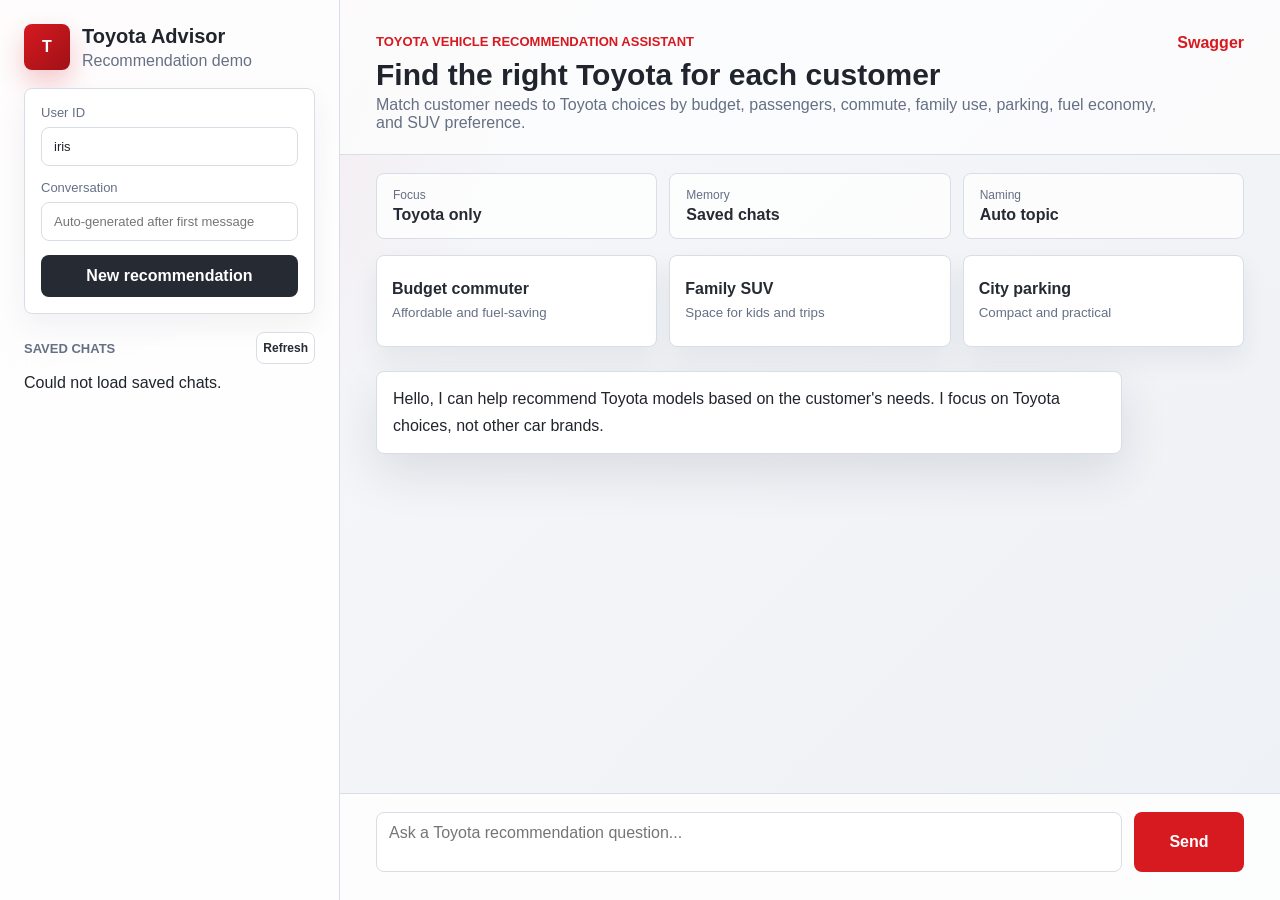
==== APITest/wwwroot/index.html @ 13eb4747 "Build Toyota Advisor demo frontend" ====
<!doctype html>
<html lang="en">
<head>
  <meta charset="utf-8">
  <meta name="viewport" content="width=device-width, initial-scale=1">
  <title>Toyota Advisor Demo</title>
  <link rel="stylesheet" href="styles.css">
</head>
<body>
  <main class="app-shell">
    <aside class="sidebar">
      <div class="brand">
        <span class="brand-mark">T</span>
        <div>
          <h1>Toyota Advisor</h1>
          <p>Recommendation demo</p>
        </div>
      </div>

      <div class="sidebar-card">
        <label class="field">
          <span>User ID</span>
          <input id="userId" value="iris" autocomplete="off">
        </label>

        <label class="field">
          <span>Conversation</span>
          <input id="conversationName" placeholder="Auto-generated after first message" autocomplete="off">
        </label>

        <button id="newChatButton" class="secondary-button" type="button">New recommendation</button>
      </div>

      <section class="conversation-panel">
        <div class="panel-title">
          <span>Saved chats</span>
          <button id="refreshButton" class="icon-button" type="button" title="Refresh">Refresh</button>
        </div>
        <div id="conversationList" class="conversation-list"></div>
      </section>
    </aside>

    <section class="chat-panel">
      <header class="chat-header">
        <div>
          <div class="eyebrow">Toyota vehicle recommendation assistant</div>
          <h2>Find the right Toyota for each customer</h2>
          <p>Match customer needs to Toyota choices by budget, passengers, commute, family use, parking, fuel economy, and SUV preference.</p>
        </div>
        <a class="swagger-link" href="/swagger" target="_blank" rel="noreferrer">Swagger</a>
      </header>

      <section class="stats-strip" aria-label="Demo highlights">
        <div>
          <span>Focus</span>
          <strong>Toyota only</strong>
        </div>
        <div>
          <span>Memory</span>
          <strong>Saved chats</strong>
        </div>
        <div>
          <span>Naming</span>
          <strong>Auto topic</strong>
        </div>
      </section>

      <div class="suggestions" aria-label="Example questions">
        <button type="button" data-topic="toyota-budget-commute" data-example="I commute every day and want an affordable, fuel-saving Toyota. What would you recommend?">
          <span>Budget commuter</span>
          <small>Affordable and fuel-saving</small>
        </button>
        <button type="button" data-topic="toyota-family-suv" data-example="My family has two kids and we travel on weekends. Which Toyota would fit us best?">
          <span>Family SUV</span>
          <small>Space for kids and trips</small>
        </button>
        <button type="button" data-topic="toyota-city-parking" data-example="I want a Toyota that is easy to park in the city but still comfortable. What should I look at?">
          <span>City parking</span>
          <small>Compact and practical</small>
        </button>
      </div>

      <div id="messages" class="messages">
        <article class="message assistant">
          <p>Hello, I can help recommend Toyota models based on the customer's needs. I focus on Toyota choices, not other car brands.</p>
        </article>
      </div>

      <form id="chatForm" class="chat-form">
        <textarea id="messageInput" placeholder="Ask a Toyota recommendation question..." rows="2" required></textarea>
        <button id="sendButton" type="submit">Send</button>
      </form>
    </section>
  </main>

  <script src="app.js"></script>
</body>
</html>
---- APITest/wwwroot/styles.css ----
:root {
  color-scheme: light;
  font-family: "Segoe UI", "Microsoft JhengHei", Arial, sans-serif;
  --page: #f5f6f8;
  --panel: #ffffff;
  --ink: #20242c;
  --muted: #667085;
  --line: #d9dde6;
  --primary: #d71920;
  --primary-dark: #9f1117;
  --dark: #252a33;
  --soft: #fff1f2;
  --shadow: 0 18px 50px rgba(31, 41, 55, 0.12);
}

* {
  box-sizing: border-box;
}

body {
  margin: 0;
  min-height: 100vh;
  color: var(--ink);
  background:
    radial-gradient(circle at top left, rgba(215, 25, 32, 0.10), transparent 34rem),
    linear-gradient(135deg, #f7f8fb 0%, #eef1f5 100%);
}

button,
input,
textarea {
  font: inherit;
}

button {
  cursor: pointer;
}

.app-shell {
  display: grid;
  grid-template-columns: 340px minmax(0, 1fr);
  min-height: 100vh;
}

.sidebar {
  display: flex;
  flex-direction: column;
  gap: 18px;
  padding: 24px;
  background: rgba(255, 255, 255, 0.88);
  border-right: 1px solid var(--line);
  backdrop-filter: blur(18px);
}

.brand {
  display: flex;
  align-items: center;
  gap: 12px;
}

.brand-mark {
  display: grid;
  place-items: center;
  width: 46px;
  height: 46px;
  border-radius: 8px;
  color: white;
  font-weight: 800;
  background: linear-gradient(135deg, var(--primary), var(--primary-dark));
  box-shadow: 0 12px 26px rgba(215, 25, 32, 0.24);
}

h1,
h2,
p {
  margin: 0;
}

h1 {
  font-size: 20px;
  letter-spacing: 0;
}

h2 {
  max-width: 760px;
  font-size: 30px;
  line-height: 1.18;
  letter-spacing: 0;
}

.brand p,
.chat-header p {
  color: var(--muted);
  margin-top: 4px;
}

.sidebar-card {
  display: grid;
  gap: 14px;
  padding: 16px;
  border: 1px solid var(--line);
  border-radius: 8px;
  background: var(--panel);
  box-shadow: 0 12px 28px rgba(31, 41, 55, 0.06);
}

.field {
  display: grid;
  gap: 7px;
  color: var(--muted);
  font-size: 13px;
}

.field input,
.chat-form textarea {
  width: 100%;
  border: 1px solid var(--line);
  border-radius: 8px;
  padding: 11px 12px;
  color: var(--ink);
  background: white;
  outline: none;
}

.field input:focus,
.chat-form textarea:focus {
  border-color: var(--primary);
  box-shadow: 0 0 0 3px rgba(215, 25, 32, 0.12);
}

.secondary-button {
  border: 0;
  border-radius: 8px;
  padding: 12px;
  color: white;
  background: var(--dark);
  font-weight: 700;
}

.secondary-button:hover {
  background: #111827;
}

.conversation-panel {
  min-height: 0;
  display: flex;
  flex-direction: column;
  gap: 10px;
}

.panel-title {
  display: flex;
  align-items: center;
  justify-content: space-between;
  color: var(--muted);
  font-size: 13px;
  font-weight: 700;
  text-transform: uppercase;
}

.icon-button {
  min-width: 34px;
  height: 32px;
  border: 1px solid var(--line);
  border-radius: 8px;
  color: var(--dark);
  background: white;
  font-size: 12px;
}

.conversation-list {
  display: grid;
  gap: 8px;
  overflow: auto;
}

.conversation-item {
  display: grid;
  grid-template-columns: minmax(0, 1fr) auto;
  align-items: center;
  gap: 8px;
  border: 1px solid var(--line);
  border-radius: 8px;
  background: white;
}

.conversation-open {
  min-width: 0;
  border: 0;
  padding: 12px 0 12px 12px;
  text-align: left;
  color: inherit;
  background: transparent;
}

.conversation-delete {
  margin-right: 8px;
  border: 1px solid #ffd0d3;
  border-radius: 8px;
  padding: 6px 8px;
  color: var(--primary-dark);
  background: #fff7f7;
  font-size: 12px;
}

.conversation-delete:hover {
  border-color: #f29ca1;
  background: var(--soft);
}

.conversation-open strong {
  display: block;
  color: var(--ink);
}

.conversation-open span {
  display: block;
  margin-top: 4px;
  color: var(--muted);
  font-size: 13px;
  overflow: hidden;
  text-overflow: ellipsis;
  white-space: nowrap;
}

.chat-panel {
  display: grid;
  grid-template-rows: auto auto auto 1fr auto;
  min-width: 0;
  min-height: 100vh;
}

.chat-header {
  display: flex;
  align-items: flex-start;
  justify-content: space-between;
  gap: 18px;
  padding: 34px 36px 22px;
  background: rgba(255, 255, 255, 0.70);
  border-bottom: 1px solid var(--line);
}

.eyebrow {
  margin-bottom: 8px;
  color: var(--primary);
  font-size: 13px;
  font-weight: 800;
  text-transform: uppercase;
}

.swagger-link {
  flex: 0 0 auto;
  color: var(--primary);
  text-decoration: none;
  font-weight: 700;
}

.stats-strip {
  display: grid;
  grid-template-columns: repeat(3, minmax(0, 1fr));
  gap: 12px;
  padding: 18px 36px 0;
}

.stats-strip div {
  padding: 14px 16px;
  border: 1px solid var(--line);
  border-radius: 8px;
  background: rgba(255, 255, 255, 0.78);
}

.stats-strip span {
  display: block;
  color: var(--muted);
  font-size: 12px;
}

.stats-strip strong {
  display: block;
  margin-top: 4px;
  color: var(--dark);
}

.suggestions {
  display: grid;
  grid-template-columns: repeat(3, minmax(0, 1fr));
  gap: 12px;
  padding: 16px 36px 0;
}

.suggestions button {
  min-height: 92px;
  border: 1px solid var(--line);
  border-radius: 8px;
  padding: 15px;
  color: var(--ink);
  background: white;
  text-align: left;
  box-shadow: 0 12px 26px rgba(31, 41, 55, 0.07);
}

.suggestions button:hover {
  border-color: rgba(215, 25, 32, 0.45);
  transform: translateY(-1px);
}

.suggestions span {
  display: block;
  color: var(--dark);
  font-weight: 800;
}

.suggestions small {
  display: block;
  margin-top: 6px;
  color: var(--muted);
  line-height: 1.35;
}

.messages {
  display: flex;
  flex-direction: column;
  gap: 14px;
  min-height: 0;
  padding: 24px 36px;
  overflow: auto;
}

.message {
  max-width: min(760px, 86%);
  padding: 14px 16px;
  border-radius: 8px;
  line-height: 1.65;
  box-shadow: var(--shadow);
}

.message.user {
  align-self: flex-end;
  color: white;
  background: linear-gradient(135deg, var(--primary), var(--primary-dark));
}

.message.assistant {
  align-self: flex-start;
  background: white;
  border: 1px solid var(--line);
}

.message.error {
  background: #fff4f4;
  border-color: #ffc8cb;
}

.chat-form {
  display: grid;
  grid-template-columns: 1fr 110px;
  gap: 12px;
  padding: 18px 36px 28px;
  border-top: 1px solid var(--line);
  background: rgba(255, 255, 255, 0.86);
}

.chat-form textarea {
  resize: none;
  min-height: 56px;
  max-height: 150px;
}

.chat-form button {
  border: 0;
  border-radius: 8px;
  color: white;
  background: var(--primary);
  font-weight: 800;
}

.chat-form button:hover {
  background: var(--primary-dark);
}

.chat-form button:disabled {
  opacity: 0.62;
  cursor: wait;
}

@media (max-width: 980px) {
  .app-shell {
    grid-template-columns: 1fr;
  }

  .sidebar {
    border-right: 0;
    border-bottom: 1px solid var(--line);
  }

  .stats-strip,
  .suggestions {
    grid-template-columns: 1fr;
  }

  .chat-form {
    grid-template-columns: 1fr;
  }
}
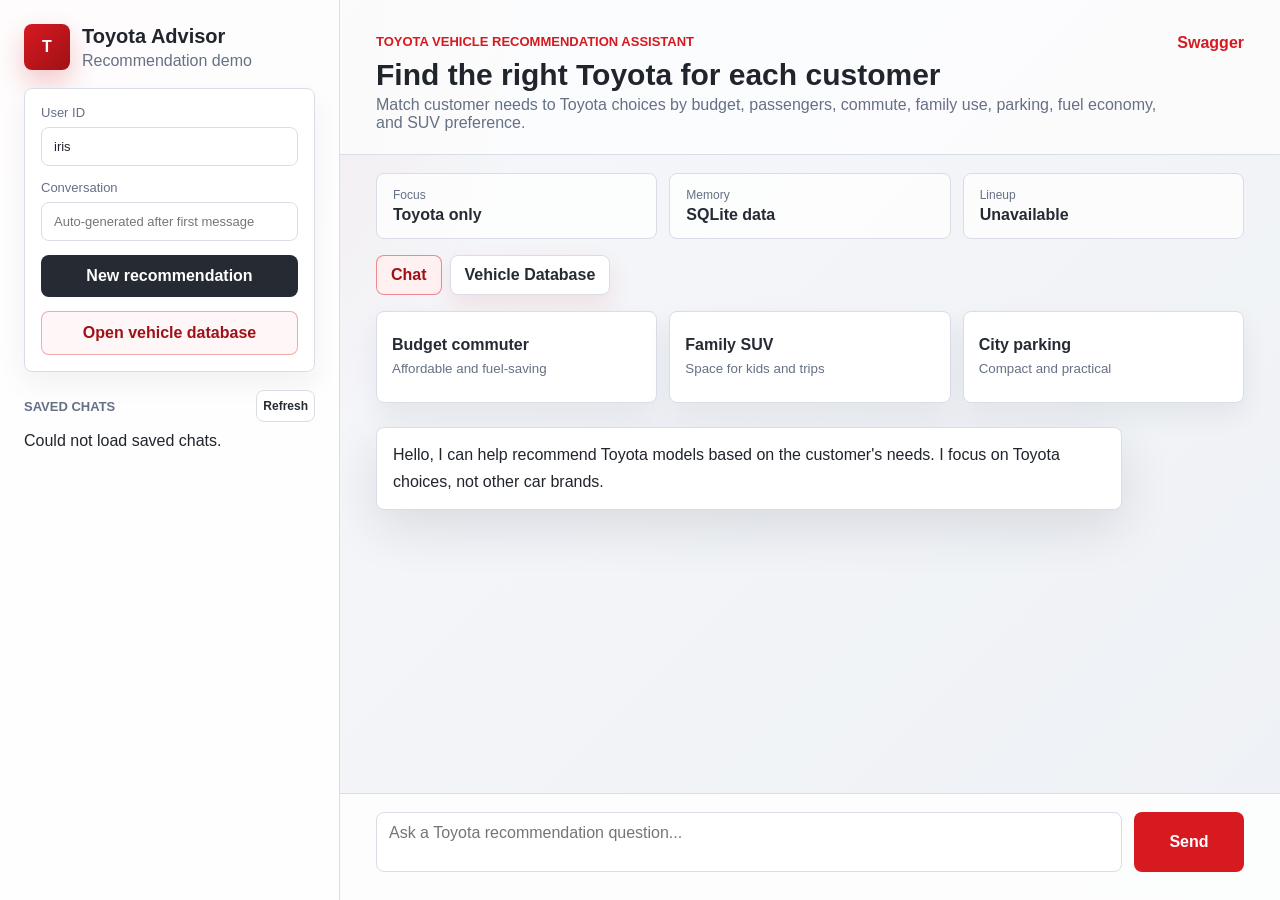
==== commit 2598ff0e: "Add Toyota vehicle advisor database and deployment setup" ====
--- a/APITest/wwwroot/index.html
+++ b/APITest/wwwroot/index.html
@@ -4,7 +4,7 @@
   <meta charset="utf-8">
   <meta name="viewport" content="width=device-width, initial-scale=1">
   <title>Toyota Advisor Demo</title>
-  <link rel="stylesheet" href="styles.css">
+  <link rel="stylesheet" href="styles.css?v=20260805-polish">
 </head>
 <body>
   <main class="app-shell">
@@ -29,6 +29,7 @@
         </label>
 
         <button id="newChatButton" class="secondary-button" type="button">New recommendation</button>
+        <button id="openDatabaseButton" class="outline-button" type="button">Open vehicle database</button>
       </div>
 
       <section class="conversation-panel">
@@ -57,42 +58,77 @@
         </div>
         <div>
           <span>Memory</span>
-          <strong>Saved chats</strong>
+          <strong>SQLite data</strong>
         </div>
         <div>
-          <span>Naming</span>
-          <strong>Auto topic</strong>
+          <span>Lineup</span>
+          <strong id="lineupCount">Loading</strong>
         </div>
       </section>
 
-      <div class="suggestions" aria-label="Example questions">
-        <button type="button" data-topic="toyota-budget-commute" data-example="I commute every day and want an affordable, fuel-saving Toyota. What would you recommend?">
-          <span>Budget commuter</span>
-          <small>Affordable and fuel-saving</small>
-        </button>
-        <button type="button" data-topic="toyota-family-suv" data-example="My family has two kids and we travel on weekends. Which Toyota would fit us best?">
-          <span>Family SUV</span>
-          <small>Space for kids and trips</small>
-        </button>
-        <button type="button" data-topic="toyota-city-parking" data-example="I want a Toyota that is easy to park in the city but still comfortable. What should I look at?">
-          <span>City parking</span>
-          <small>Compact and practical</small>
-        </button>
-      </div>
+      <nav class="view-tabs" aria-label="Main views">
+        <button id="chatTab" class="tab-button active" type="button">Chat</button>
+        <button id="databaseTab" class="tab-button database-tab" type="button">Vehicle Database</button>
+      </nav>
 
-      <div id="messages" class="messages">
-        <article class="message assistant">
-          <p>Hello, I can help recommend Toyota models based on the customer's needs. I focus on Toyota choices, not other car brands.</p>
-        </article>
-      </div>
+      <section id="chatView" class="chat-view">
+        <div class="suggestions" aria-label="Example questions">
+          <button type="button" data-topic="toyota-budget-commute" data-example="I commute every day and want an affordable, fuel-saving Toyota. What would you recommend?">
+            <span>Budget commuter</span>
+            <small>Affordable and fuel-saving</small>
+          </button>
+          <button type="button" data-topic="toyota-family-suv" data-example="My family has two kids and we travel on weekends. Which Toyota would fit us best?">
+            <span>Family SUV</span>
+            <small>Space for kids and trips</small>
+          </button>
+          <button type="button" data-topic="toyota-city-parking" data-example="I want a Toyota that is easy to park in the city but still comfortable. What should I look at?">
+            <span>City parking</span>
+            <small>Compact and practical</small>
+          </button>
+        </div>
 
-      <form id="chatForm" class="chat-form">
-        <textarea id="messageInput" placeholder="Ask a Toyota recommendation question..." rows="2" required></textarea>
-        <button id="sendButton" type="submit">Send</button>
-      </form>
+        <div id="messages" class="messages">
+          <article class="message assistant">
+            <p>Hello, I can help recommend Toyota models based on the customer's needs. I focus on Toyota choices, not other car brands.</p>
+          </article>
+        </div>
+
+        <form id="chatForm" class="chat-form">
+          <textarea id="messageInput" placeholder="Ask a Toyota recommendation question..." rows="2" required></textarea>
+          <button id="sendButton" type="submit">Send</button>
+        </form>
+      </section>
+
+      <section id="databaseView" class="database-view" hidden>
+        <div class="database-toolbar">
+          <label class="field compact-field">
+            <span>Max price</span>
+            <input id="maxPriceFilter" type="number" min="0" step="1" placeholder="100">
+          </label>
+          <button id="allCarsButton" class="filter-button active" type="button">All</button>
+          <button id="suvFilterButton" class="filter-button" type="button">SUV</button>
+          <button id="hybridFilterButton" class="filter-button" type="button">Hybrid</button>
+          <button id="refreshCarsButton" class="secondary-button" type="button">Refresh</button>
+        </div>
+        <section class="comparison-panel" aria-label="Toyota comparison tool">
+          <div class="comparison-controls">
+            <label class="field compact-field">
+              <span>Compare</span>
+              <select id="compareFirst"></select>
+            </label>
+            <label class="field compact-field">
+              <span>With</span>
+              <select id="compareSecond"></select>
+            </label>
+            <button id="compareButton" class="secondary-button" type="button">Compare</button>
+          </div>
+          <div id="comparisonResult" class="comparison-result"></div>
+        </section>
+        <div id="carsGrid" class="cars-grid"></div>
+      </section>
     </section>
   </main>
 
-  <script src="app.js"></script>
+  <script src="app.js?v=20260805-polish"></script>
 </body>
 </html>
--- a/APITest/wwwroot/styles.css
+++ b/APITest/wwwroot/styles.css
@@ -17,6 +17,10 @@
   box-sizing: border-box;
 }
 
+[hidden] {
+  display: none !important;
+}
+
 body {
   margin: 0;
   min-height: 100vh;
@@ -141,6 +145,20 @@
   background: #111827;
 }
 
+.outline-button {
+  border: 1px solid rgba(215, 25, 32, 0.35);
+  border-radius: 8px;
+  padding: 12px;
+  color: var(--primary-dark);
+  background: #fff7f7;
+  font-weight: 800;
+}
+
+.outline-button:hover {
+  border-color: rgba(215, 25, 32, 0.65);
+  background: var(--soft);
+}
+
 .conversation-panel {
   min-height: 0;
   display: flex;
@@ -225,7 +243,7 @@
 
 .chat-panel {
   display: grid;
-  grid-template-rows: auto auto auto 1fr auto;
+  grid-template-rows: auto auto auto minmax(0, 1fr);
   min-width: 0;
   min-height: 100vh;
 }
@@ -262,6 +280,39 @@
   padding: 18px 36px 0;
 }
 
+.view-tabs {
+  display: flex;
+  gap: 8px;
+  padding: 16px 36px 0;
+}
+
+.tab-button,
+.filter-button {
+  border: 1px solid var(--line);
+  border-radius: 8px;
+  padding: 10px 14px;
+  color: var(--dark);
+  background: white;
+  font-weight: 800;
+}
+
+.tab-button.active,
+.filter-button.active {
+  border-color: rgba(215, 25, 32, 0.48);
+  color: var(--primary-dark);
+  background: var(--soft);
+}
+
+.database-tab {
+  box-shadow: 0 10px 24px rgba(215, 25, 32, 0.10);
+}
+
+.chat-view {
+  display: grid;
+  grid-template-rows: auto minmax(0, 1fr) auto;
+  min-height: 0;
+}
+
 .stats-strip div {
   padding: 14px 16px;
   border: 1px solid var(--line);
@@ -351,6 +402,50 @@
   border-color: #ffc8cb;
 }
 
+.source-panel,
+.criteria-panel {
+  margin-top: 12px;
+  padding-top: 10px;
+  border-top: 1px solid var(--line);
+}
+
+.source-panel strong,
+.criteria-panel strong {
+  display: block;
+  color: var(--muted);
+  font-size: 12px;
+  text-transform: uppercase;
+}
+
+.criteria-panel ul {
+  display: grid;
+  grid-template-columns: repeat(2, minmax(0, 1fr));
+  gap: 6px 12px;
+  margin: 8px 0 0;
+  padding: 0;
+  list-style: none;
+  color: var(--muted);
+  font-size: 12px;
+}
+
+.source-list {
+  display: flex;
+  flex-wrap: wrap;
+  gap: 8px;
+  margin-top: 8px;
+}
+
+.source-list a {
+  border: 1px solid #ffd0d3;
+  border-radius: 8px;
+  padding: 5px 8px;
+  color: var(--primary-dark);
+  background: #fff7f7;
+  text-decoration: none;
+  font-size: 12px;
+  font-weight: 700;
+}
+
 .chat-form {
   display: grid;
   grid-template-columns: 1fr 110px;
@@ -383,6 +478,158 @@
   cursor: wait;
 }
 
+.database-view {
+  display: grid;
+  grid-template-rows: auto minmax(0, 1fr);
+  min-height: 0;
+  padding: 18px 36px 28px;
+}
+
+.database-toolbar {
+  display: flex;
+  flex-wrap: wrap;
+  align-items: end;
+  gap: 10px;
+  margin-bottom: 16px;
+}
+
+.compact-field {
+  min-width: 150px;
+}
+
+.compact-field input {
+  height: 42px;
+}
+
+.compact-field select {
+  height: 42px;
+  border: 1px solid var(--line);
+  border-radius: 8px;
+  padding: 0 10px;
+  color: var(--ink);
+  background: white;
+}
+
+.comparison-panel {
+  display: grid;
+  gap: 12px;
+  margin-bottom: 16px;
+  border: 1px solid var(--line);
+  border-radius: 8px;
+  padding: 14px;
+  background: rgba(255, 255, 255, 0.82);
+}
+
+.comparison-controls {
+  display: flex;
+  flex-wrap: wrap;
+  align-items: end;
+  gap: 10px;
+}
+
+.comparison-result:empty {
+  display: none;
+}
+
+.comparison-table {
+  width: 100%;
+  border-collapse: collapse;
+  overflow: hidden;
+  border-radius: 8px;
+  background: white;
+}
+
+.comparison-table th,
+.comparison-table td {
+  border: 1px solid var(--line);
+  padding: 10px;
+  text-align: left;
+  vertical-align: top;
+}
+
+.comparison-table th {
+  color: var(--dark);
+  background: #fafbfc;
+}
+
+.cars-grid {
+  display: grid;
+  grid-template-columns: repeat(auto-fill, minmax(260px, 1fr));
+  gap: 12px;
+  overflow: auto;
+  padding-right: 4px;
+}
+
+.car-card {
+  display: grid;
+  gap: 12px;
+  align-content: start;
+  border: 1px solid var(--line);
+  border-radius: 8px;
+  padding: 16px;
+  background: white;
+  box-shadow: 0 12px 26px rgba(31, 41, 55, 0.07);
+}
+
+.car-card-header {
+  display: flex;
+  align-items: start;
+  justify-content: space-between;
+  gap: 12px;
+}
+
+.car-card-header strong {
+  color: var(--dark);
+  font-size: 17px;
+}
+
+.car-card-header span {
+  flex: 0 0 auto;
+  border-radius: 8px;
+  padding: 4px 7px;
+  color: var(--primary-dark);
+  background: var(--soft);
+  font-size: 12px;
+  font-weight: 800;
+}
+
+.car-card dl {
+  display: grid;
+  grid-template-columns: repeat(2, minmax(0, 1fr));
+  gap: 8px;
+  margin: 0;
+}
+
+.car-card dt {
+  color: var(--muted);
+  font-size: 12px;
+}
+
+.car-card dd {
+  margin: 2px 0 0;
+  color: var(--ink);
+  font-weight: 800;
+}
+
+.car-card p {
+  color: var(--muted);
+  line-height: 1.45;
+}
+
+.car-card a {
+  color: var(--primary);
+  font-weight: 800;
+  text-decoration: none;
+}
+
+.empty-state {
+  color: var(--muted);
+}
+
+.error-text {
+  color: var(--primary-dark);
+}
+
 @media (max-width: 980px) {
   .app-shell {
     grid-template-columns: 1fr;
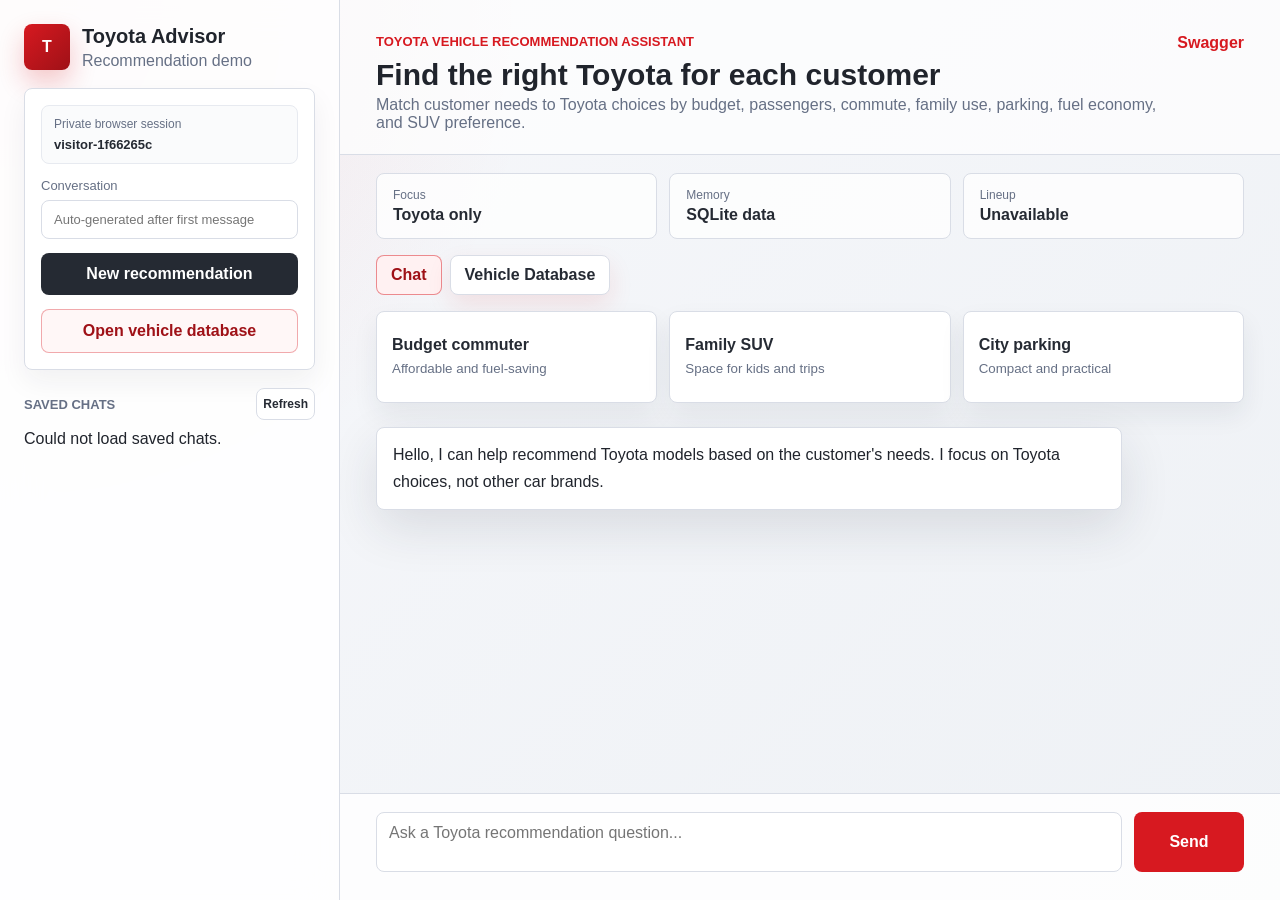
==== commit 161d0c67: "Add anonymous browser session for chat history" ====
--- a/APITest/wwwroot/index.html
+++ b/APITest/wwwroot/index.html
@@ -4,7 +4,7 @@
   <meta charset="utf-8">
   <meta name="viewport" content="width=device-width, initial-scale=1">
   <title>Toyota Advisor Demo</title>
-  <link rel="stylesheet" href="styles.css?v=20260805-polish">
+  <link rel="stylesheet" href="styles.css?v=20260805-anonymous-session">
 </head>
 <body>
   <main class="app-shell">
@@ -18,10 +18,10 @@
       </div>
 
       <div class="sidebar-card">
-        <label class="field">
-          <span>User ID</span>
-          <input id="userId" value="iris" autocomplete="off">
-        </label>
+        <div class="session-badge">
+          <span>Private browser session</span>
+          <strong id="visitorLabel">Loading</strong>
+        </div>
 
         <label class="field">
           <span>Conversation</span>
@@ -129,6 +129,6 @@
     </section>
   </main>
 
-  <script src="app.js?v=20260805-polish"></script>
+  <script src="app.js?v=20260805-anonymous-session"></script>
 </body>
 </html>
--- a/APITest/wwwroot/styles.css
+++ b/APITest/wwwroot/styles.css
@@ -132,6 +132,26 @@
   box-shadow: 0 0 0 3px rgba(215, 25, 32, 0.12);
 }
 
+.session-badge {
+  display: grid;
+  gap: 6px;
+  border: 1px solid #e7eaf0;
+  border-radius: 8px;
+  padding: 11px 12px;
+  background: #fafbfc;
+}
+
+.session-badge span {
+  color: var(--muted);
+  font-size: 12px;
+}
+
+.session-badge strong {
+  color: var(--dark);
+  font-size: 13px;
+  overflow-wrap: anywhere;
+}
+
 .secondary-button {
   border: 0;
   border-radius: 8px;
